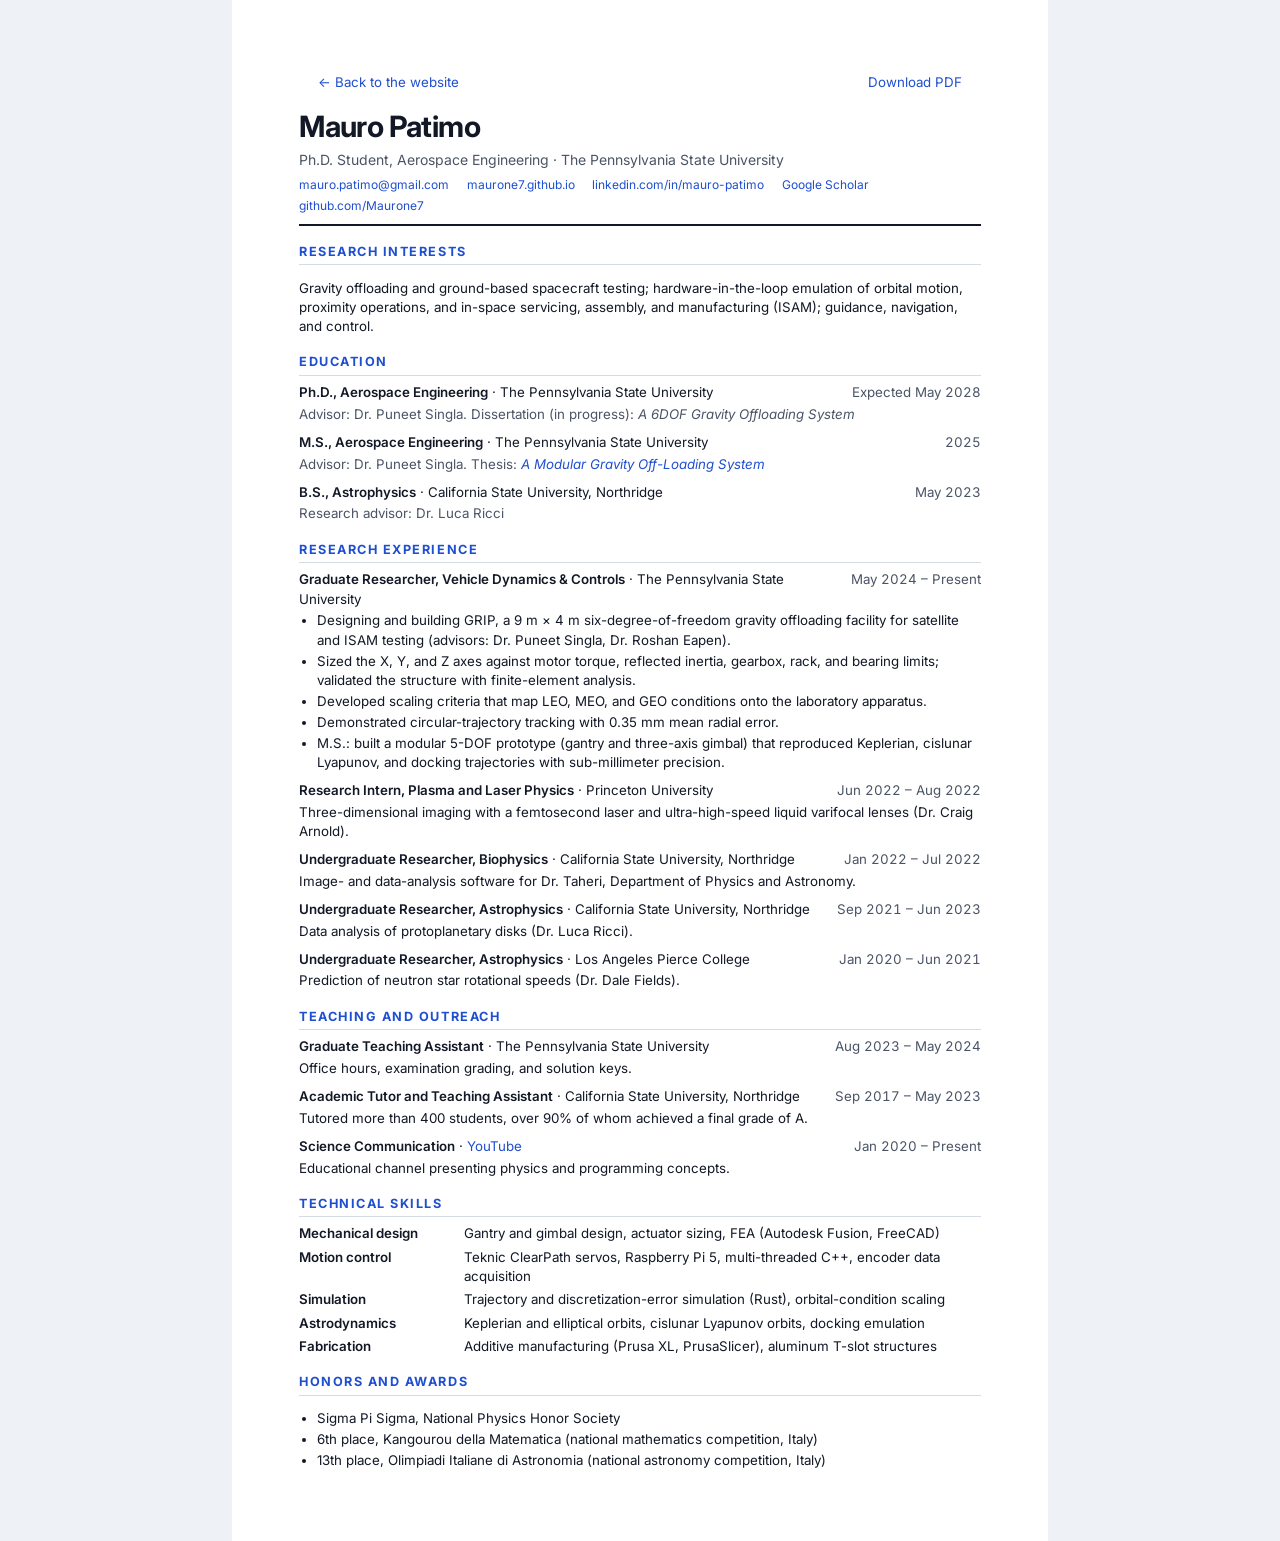
==== cv.html @ dbe44597 "Add technical skills section and a phone-free CV (HTML + PDF) Co-Authored-By: Claude Opus 5.5 <norep" ====
<!doctype html>
<html lang="en">
<head>
  <meta charset="utf-8">
  <meta name="viewport" content="width=device-width, initial-scale=1">
  <title>Mauro Patimo · CV</title>
  <meta name="description" content="Curriculum vitae of Mauro Patimo, Ph.D. student in Aerospace Engineering at The Pennsylvania State University.">
  <link rel="canonical" href="https://maurone7.github.io/cv.html">
  <link rel="icon" href="assets/favicon.svg" type="image/svg+xml">
  <link href="https://fonts.googleapis.com/css2?family=Inter:wght@400;500;600;700&display=swap" rel="stylesheet">
  <style>
    :root { --text: #121826; --muted: #4b5466; --line: #d5dbe4; --accent: #1f4fd1; }
    * { box-sizing: border-box; }
    html { background: #eef1f5; }
    body {
      margin: 0 auto; max-width: 8.5in; background: #fff; color: var(--text);
      font: 10pt/1.45 Inter, system-ui, -apple-system, sans-serif; padding: .6in .7in;
    }
    a { color: var(--accent); text-decoration: none; }
    header { border-bottom: 2px solid var(--text); padding-bottom: .6rem; margin-bottom: .9rem; }
    h1 { font-size: 22pt; margin: 0; letter-spacing: -.02em; }
    .role { margin: .1rem 0 .4rem; color: var(--muted); font-size: 10.5pt; }
    .links { display: flex; flex-wrap: wrap; gap: .2rem 1.1rem; font-size: 9pt; }
    h2 {
      font-size: 9.5pt; text-transform: uppercase; letter-spacing: .12em; color: var(--accent);
      margin: 1.05rem 0 .45rem; padding-bottom: .2rem; border-bottom: 1px solid var(--line);
    }
    .entry { margin-bottom: .55rem; break-inside: avoid; }
    h2 { break-after: avoid; }
    section.keep { break-inside: avoid; }
    .row { display: flex; justify-content: space-between; gap: 1rem; }
    .row b { font-weight: 600; }
    .date { white-space: nowrap; color: var(--muted); font-variant-numeric: tabular-nums; }
    .org { color: var(--muted); }
    .entry p, .entry ul { margin: .15rem 0 0; }
    ul { padding-left: 1.1rem; }
    li { margin: .1rem 0; }
    .skills { display: grid; grid-template-columns: 9.5rem 1fr; gap: .25rem .8rem; margin: 0; }
    .skills dt { font-weight: 600; }
    .skills dd { margin: 0; }
    .toolbar { max-width: 8.5in; margin: 1rem auto; display: flex; justify-content: space-between; font: 10pt Inter, sans-serif; padding: 0 .2in; }
    @media screen and (max-width: 700px) {
      body { padding: 1.2rem 16px; }
      .row { flex-direction: column; gap: 0; }
      .skills { grid-template-columns: 1fr; }
      .skills dd { margin-bottom: .4rem; }
    }
    @media print {
      html, body { background: #fff; }
      body { max-width: none; padding: 0; }
      .toolbar { display: none; }
      a { color: var(--text); }
      @page { size: letter; margin: .55in .65in; }
    }
  </style>
</head>
<body>
  <nav class="toolbar"><a href="./">← Back to the website</a><a href="assets/Mauro-Patimo-CV.pdf">Download PDF</a></nav>
  <header>
    <h1>Mauro Patimo</h1>
    <p class="role">Ph.D. Student, Aerospace Engineering · The Pennsylvania State University</p>
    <div class="links">
      <a href="mailto:mauro.patimo@gmail.com">mauro.patimo@gmail.com</a>
      <a href="https://maurone7.github.io">maurone7.github.io</a>
      <a href="https://www.linkedin.com/in/mauro-patimo/">linkedin.com/in/mauro-patimo</a>
      <a href="https://scholar.google.com/citations?user=Vb86uWAAAAAJ&amp;hl=en">Google Scholar</a>
      <a href="https://github.com/Maurone7">github.com/Maurone7</a>
    </div>
  </header>

  <section class="keep">
    <h2>Research Interests</h2>
    <p>Gravity offloading and ground-based spacecraft testing; hardware-in-the-loop emulation of orbital motion, proximity operations, and in-space servicing, assembly, and manufacturing (ISAM); guidance, navigation, and control.</p>
  </section>

  <section class="keep">
    <h2>Education</h2>
    <div class="entry">
      <div class="row"><span><b>Ph.D., Aerospace Engineering</b> · The Pennsylvania State University</span><span class="date">Expected May 2028</span></div>
      <p class="org">Advisor: Dr. Puneet Singla. Dissertation (in progress): <i>A 6DOF Gravity Offloading System</i></p>
    </div>
    <div class="entry">
      <div class="row"><span><b>M.S., Aerospace Engineering</b> · The Pennsylvania State University</span><span class="date">2025</span></div>
      <p class="org">Advisor: Dr. Puneet Singla. Thesis: <a href="https://etda.libraries.psu.edu/files/final_submissions/33747"><i>A Modular Gravity Off-Loading System</i></a></p>
    </div>
    <div class="entry">
      <div class="row"><span><b>B.S., Astrophysics</b> · California State University, Northridge</span><span class="date">May 2023</span></div>
      <p class="org">Research advisor: Dr. Luca Ricci</p>
    </div>
  </section>

  <section>
    <h2>Research Experience</h2>
    <div class="entry">
      <div class="row"><span><b>Graduate Researcher, Vehicle Dynamics &amp; Controls</b> · The Pennsylvania State University</span><span class="date">May 2024 – Present</span></div>
      <ul>
        <li>Designing and building GRIP, a 9 m × 4 m six-degree-of-freedom gravity offloading facility for satellite and ISAM testing (advisors: Dr. Puneet Singla, Dr. Roshan Eapen).</li>
        <li>Sized the X, Y, and Z axes against motor torque, reflected inertia, gearbox, rack, and bearing limits; validated the structure with finite-element analysis.</li>
        <li>Developed scaling criteria that map LEO, MEO, and GEO conditions onto the laboratory apparatus.</li>
        <li>Demonstrated circular-trajectory tracking with 0.35 mm mean radial error.</li>
        <li>M.S.: built a modular 5-DOF prototype (gantry and three-axis gimbal) that reproduced Keplerian, cislunar Lyapunov, and docking trajectories with sub-millimeter precision.</li>
      </ul>
    </div>
    <div class="entry">
      <div class="row"><span><b>Research Intern, Plasma and Laser Physics</b> · Princeton University</span><span class="date">Jun 2022 – Aug 2022</span></div>
      <p>Three-dimensional imaging with a femtosecond laser and ultra-high-speed liquid varifocal lenses (Dr. Craig Arnold).</p>
    </div>
    <div class="entry">
      <div class="row"><span><b>Undergraduate Researcher, Biophysics</b> · California State University, Northridge</span><span class="date">Jan 2022 – Jul 2022</span></div>
      <p>Image- and data-analysis software for Dr. Taheri, Department of Physics and Astronomy.</p>
    </div>
    <div class="entry">
      <div class="row"><span><b>Undergraduate Researcher, Astrophysics</b> · California State University, Northridge</span><span class="date">Sep 2021 – Jun 2023</span></div>
      <p>Data analysis of protoplanetary disks (Dr. Luca Ricci).</p>
    </div>
    <div class="entry">
      <div class="row"><span><b>Undergraduate Researcher, Astrophysics</b> · Los Angeles Pierce College</span><span class="date">Jan 2020 – Jun 2021</span></div>
      <p>Prediction of neutron star rotational speeds (Dr. Dale Fields).</p>
    </div>
  </section>

  <section class="keep">
    <h2>Teaching and Outreach</h2>
    <div class="entry">
      <div class="row"><span><b>Graduate Teaching Assistant</b> · The Pennsylvania State University</span><span class="date">Aug 2023 – May 2024</span></div>
      <p>Office hours, examination grading, and solution keys.</p>
    </div>
    <div class="entry">
      <div class="row"><span><b>Academic Tutor and Teaching Assistant</b> · California State University, Northridge</span><span class="date">Sep 2017 – May 2023</span></div>
      <p>Tutored more than 400 students, over 90% of whom achieved a final grade of A.</p>
    </div>
    <div class="entry">
      <div class="row"><span><b>Science Communication</b> · <a href="https://www.youtube.com/channel/UCKaDFD_Q2KRrKUvGt-rLfMA">YouTube</a></span><span class="date">Jan 2020 – Present</span></div>
      <p>Educational channel presenting physics and programming concepts.</p>
    </div>
  </section>

  <section class="keep">
    <h2>Technical Skills</h2>
    <dl class="skills">
      <dt>Mechanical design</dt><dd>Gantry and gimbal design, actuator sizing, FEA (Autodesk Fusion, FreeCAD)</dd>
      <dt>Motion control</dt><dd>Teknic ClearPath servos, Raspberry Pi 5, multi-threaded C++, encoder data acquisition</dd>
      <dt>Simulation</dt><dd>Trajectory and discretization-error simulation (Rust), orbital-condition scaling</dd>
      <dt>Astrodynamics</dt><dd>Keplerian and elliptical orbits, cislunar Lyapunov orbits, docking emulation</dd>
      <dt>Fabrication</dt><dd>Additive manufacturing (Prusa XL, PrusaSlicer), aluminum T-slot structures</dd>
    </dl>
  </section>

  <section class="keep">
    <h2>Honors and Awards</h2>
    <ul>
      <li>Sigma Pi Sigma, National Physics Honor Society</li>
      <li>6th place, Kangourou della Matematica (national mathematics competition, Italy)</li>
      <li>13th place, Olimpiadi Italiane di Astronomia (national astronomy competition, Italy)</li>
    </ul>
  </section>
</body>
</html>
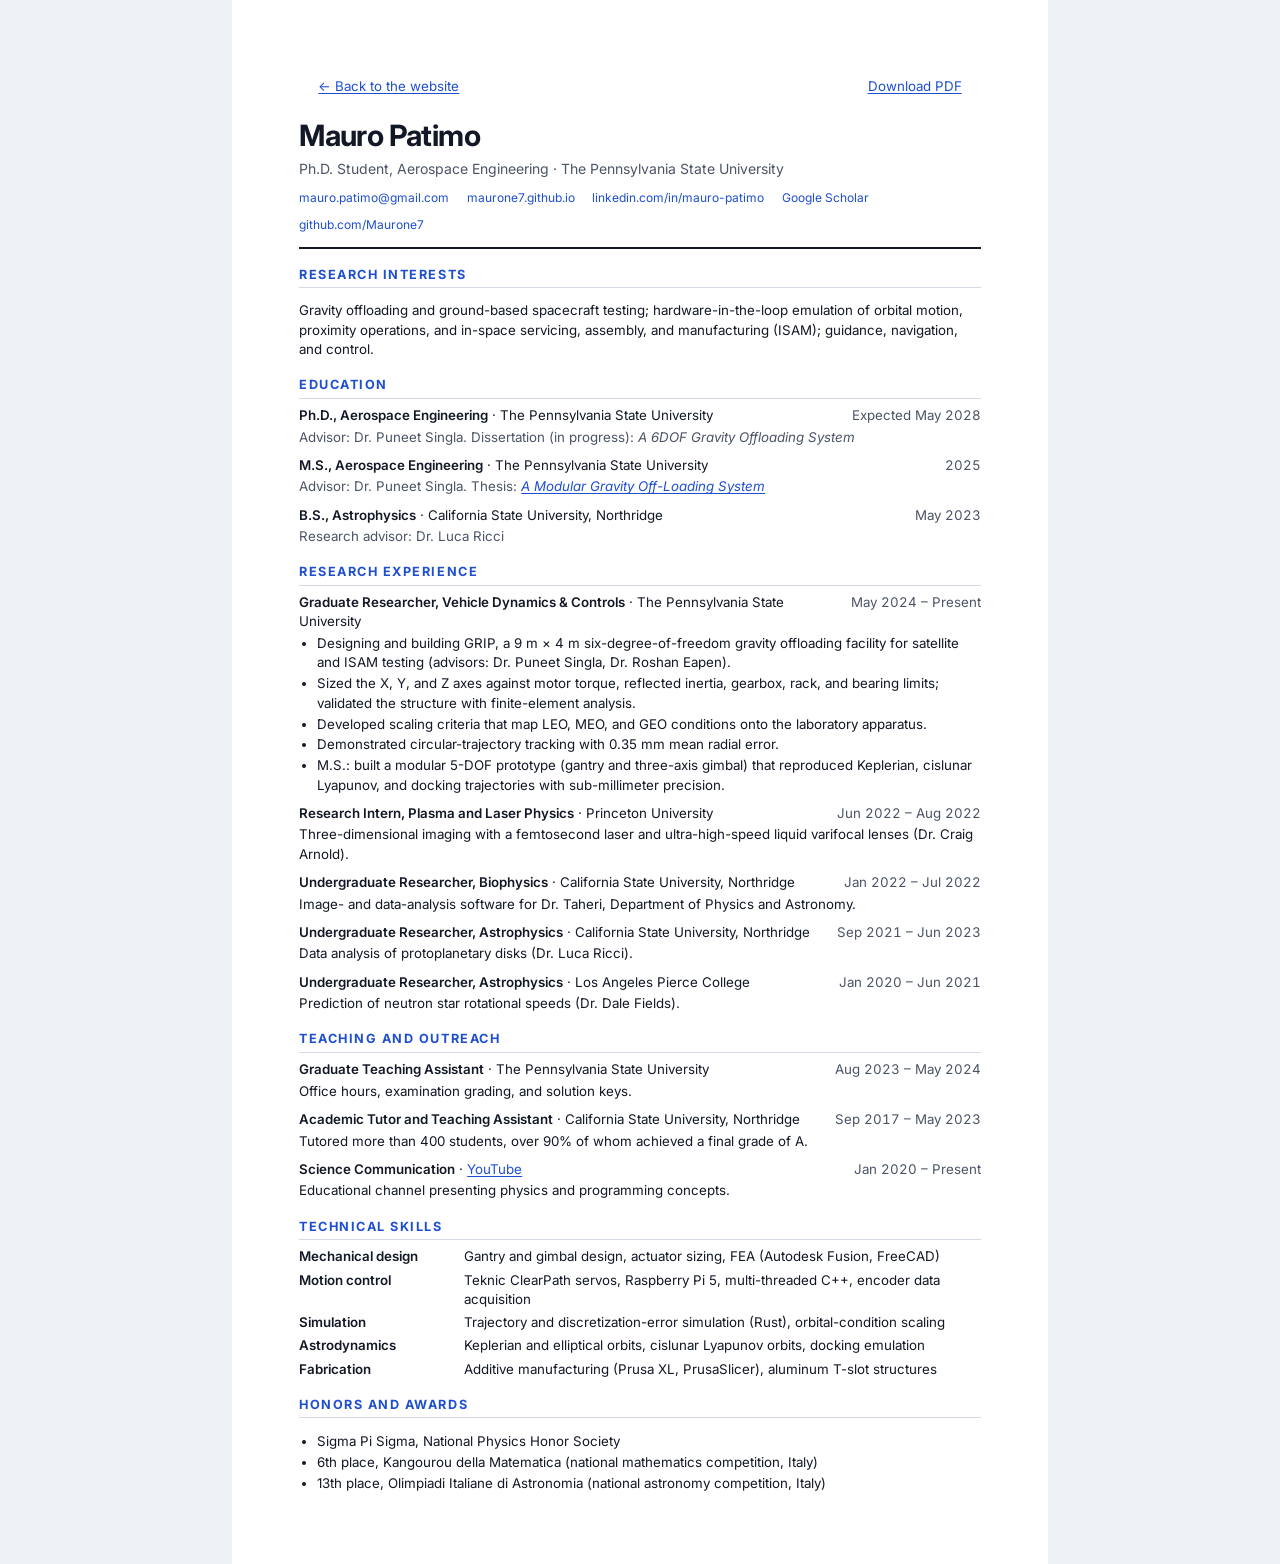
==== commit baef860d: "Serve WebP images with JPEG fallback; SEO and CV refinements - WebP siblings for all figures via <pi" ====
--- a/cv.html
+++ b/cv.html
@@ -7,6 +7,8 @@
   <meta name="description" content="Curriculum vitae of Mauro Patimo, Ph.D. student in Aerospace Engineering at The Pennsylvania State University.">
   <link rel="canonical" href="https://maurone7.github.io/cv.html">
   <link rel="icon" href="assets/favicon.svg" type="image/svg+xml">
+  <link rel="preconnect" href="https://fonts.googleapis.com">
+  <link rel="preconnect" href="https://fonts.gstatic.com" crossorigin>
   <link href="https://fonts.googleapis.com/css2?family=Inter:wght@400;500;600;700&display=swap" rel="stylesheet">
   <style>
     :root { --text: #121826; --muted: #4b5466; --line: #d5dbe4; --accent: #1f4fd1; }
@@ -17,6 +19,9 @@
       font: 10pt/1.45 Inter, system-ui, -apple-system, sans-serif; padding: .6in .7in;
     }
     a { color: var(--accent); text-decoration: none; }
+    .entry a, .toolbar a { text-decoration: underline; text-underline-offset: 2px; }
+    .links a { display: inline-block; padding: .2rem 0; min-height: 24px; }
+    .toolbar a { display: inline-block; padding: .3rem 0; }
     header { border-bottom: 2px solid var(--text); padding-bottom: .6rem; margin-bottom: .9rem; }
     h1 { font-size: 22pt; margin: 0; letter-spacing: -.02em; }
     .role { margin: .1rem 0 .4rem; color: var(--muted); font-size: 10.5pt; }
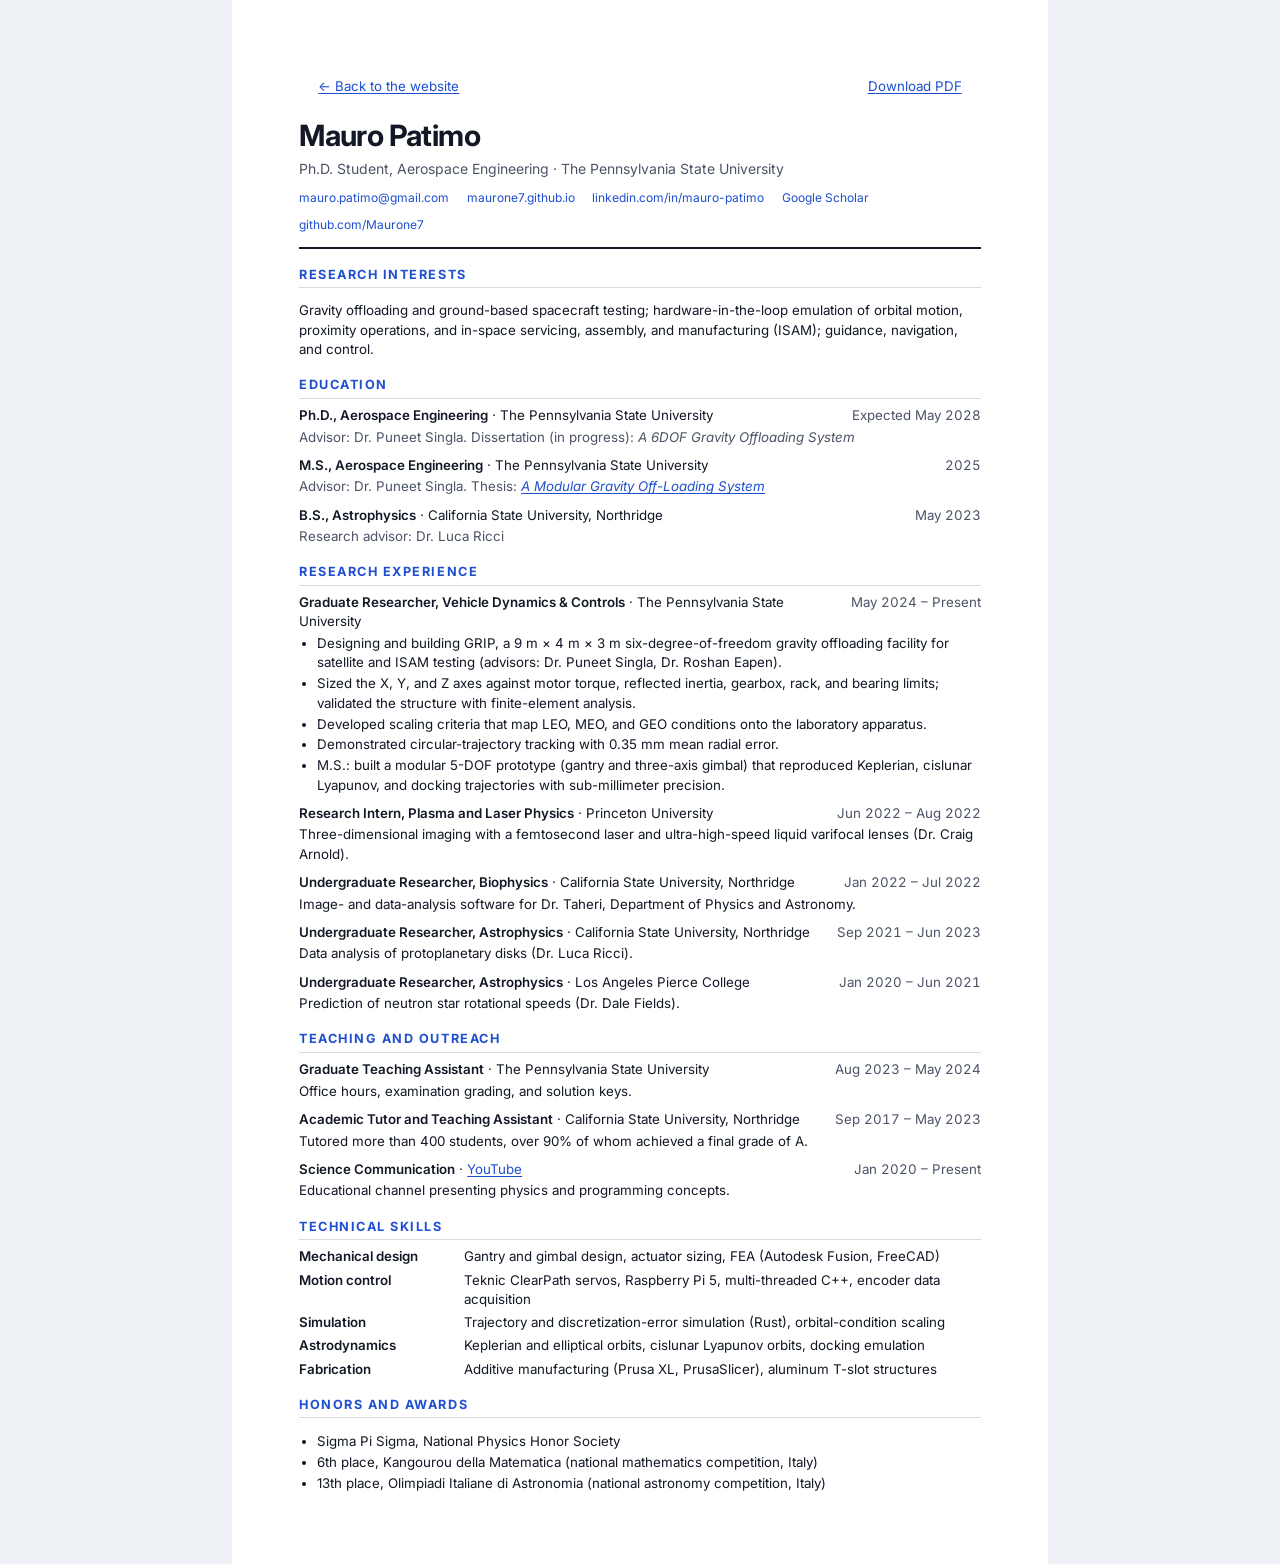
==== commit 42243627: "Add Argops lab link to the hero; state the 3 m workspace height Co-Authored-By: Claude Opus 5.5 <nor" ====
--- a/cv.html
+++ b/cv.html
@@ -7,6 +7,9 @@
   <meta name="description" content="Curriculum vitae of Mauro Patimo, Ph.D. student in Aerospace Engineering at The Pennsylvania State University.">
   <link rel="canonical" href="https://maurone7.github.io/cv.html">
   <link rel="icon" href="assets/favicon.svg" type="image/svg+xml">
+  <link rel="apple-touch-icon" href="assets/apple-touch-icon.png">
+  <meta property="og:title" content="Mauro Patimo · CV">
+  <meta property="og:image" content="https://maurone7.github.io/assets/img/og-card.jpg">
   <link rel="preconnect" href="https://fonts.googleapis.com">
   <link rel="preconnect" href="https://fonts.gstatic.com" crossorigin>
   <link href="https://fonts.googleapis.com/css2?family=Inter:wght@400;500;600;700&display=swap" rel="stylesheet">
@@ -99,7 +102,7 @@
     <div class="entry">
       <div class="row"><span><b>Graduate Researcher, Vehicle Dynamics &amp; Controls</b> · The Pennsylvania State University</span><span class="date">May 2024 – Present</span></div>
       <ul>
-        <li>Designing and building GRIP, a 9 m × 4 m six-degree-of-freedom gravity offloading facility for satellite and ISAM testing (advisors: Dr. Puneet Singla, Dr. Roshan Eapen).</li>
+        <li>Designing and building GRIP, a 9 m × 4 m × 3 m six-degree-of-freedom gravity offloading facility for satellite and ISAM testing (advisors: Dr. Puneet Singla, Dr. Roshan Eapen).</li>
         <li>Sized the X, Y, and Z axes against motor torque, reflected inertia, gearbox, rack, and bearing limits; validated the structure with finite-element analysis.</li>
         <li>Developed scaling criteria that map LEO, MEO, and GEO conditions onto the laboratory apparatus.</li>
         <li>Demonstrated circular-trajectory tracking with 0.35 mm mean radial error.</li>
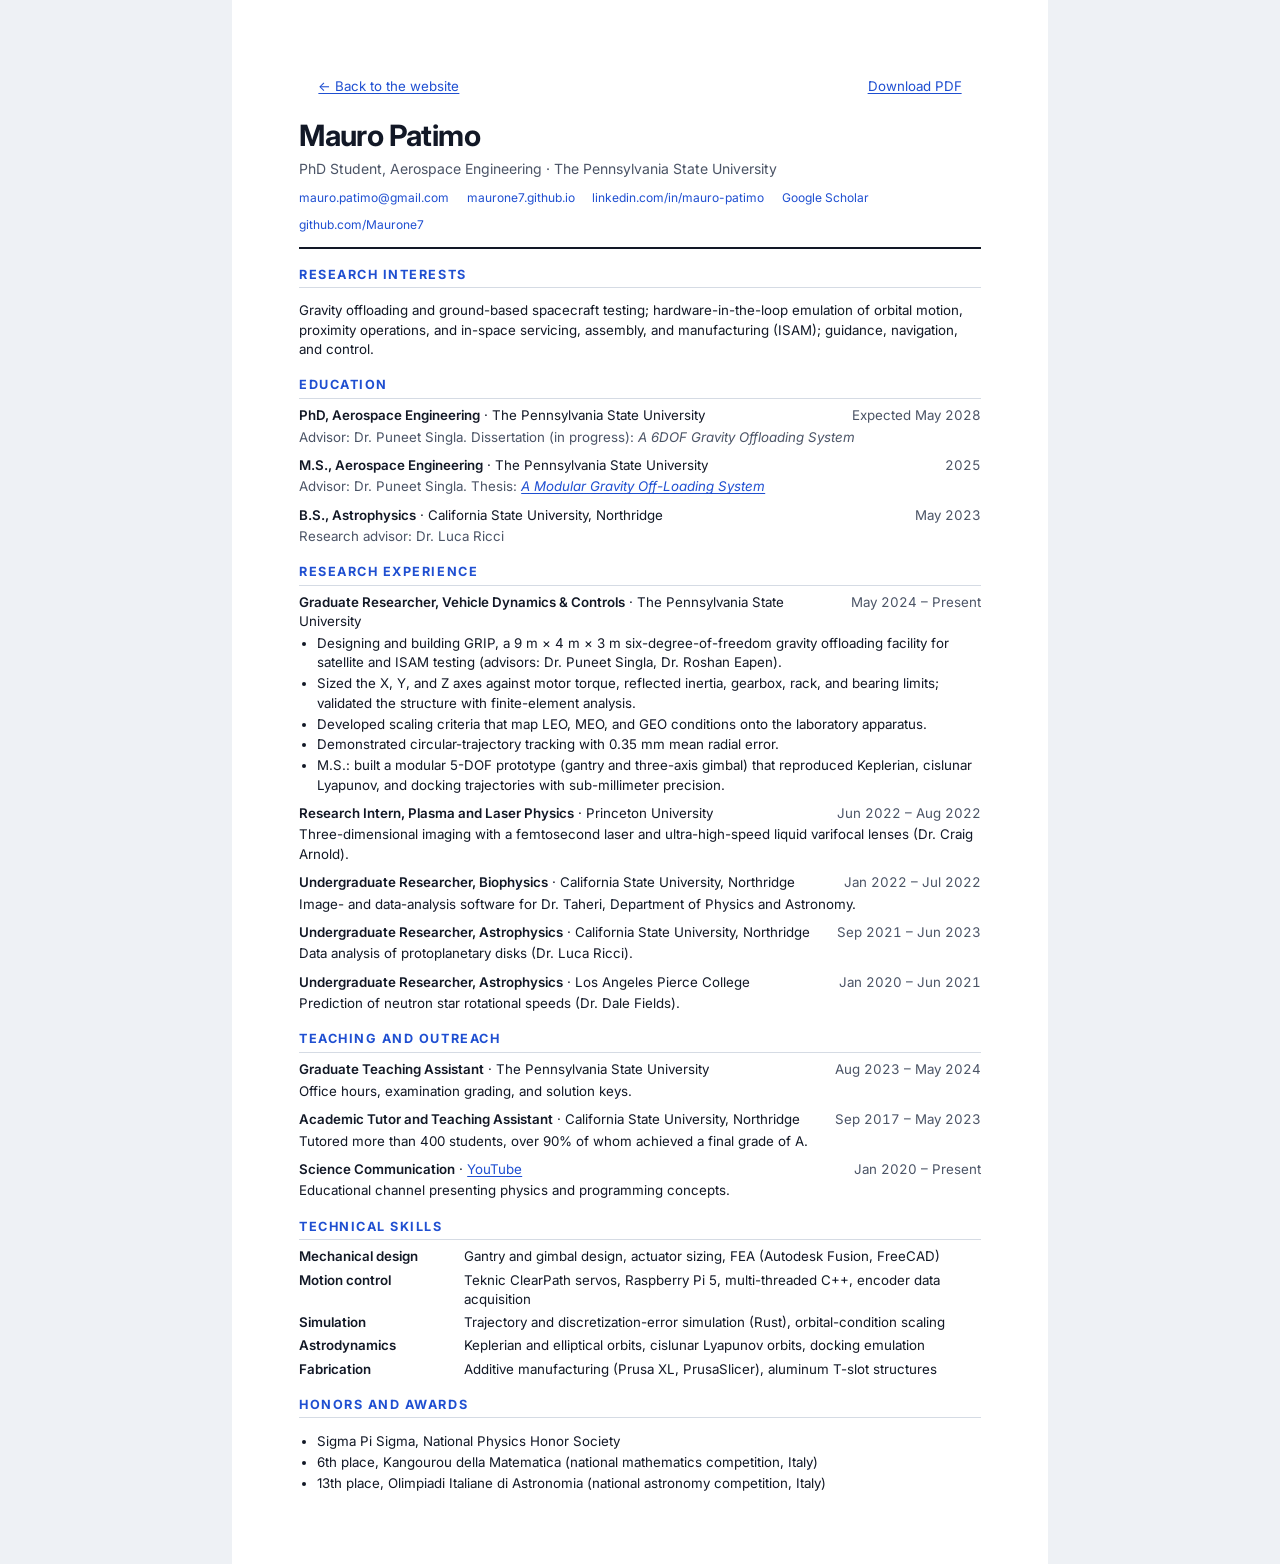
==== commit 146fe5f2: "Use 'PhD' throughout; footer without contact links or last-updated date Co-Authored-By: Claude Opus " ====
--- a/cv.html
+++ b/cv.html
@@ -4,7 +4,7 @@
   <meta charset="utf-8">
   <meta name="viewport" content="width=device-width, initial-scale=1">
   <title>Mauro Patimo · CV</title>
-  <meta name="description" content="Curriculum vitae of Mauro Patimo, Ph.D. student in Aerospace Engineering at The Pennsylvania State University.">
+  <meta name="description" content="Curriculum vitae of Mauro Patimo, PhD student in Aerospace Engineering at The Pennsylvania State University.">
   <link rel="canonical" href="https://maurone7.github.io/cv.html">
   <link rel="icon" href="assets/favicon.svg" type="image/svg+xml">
   <link rel="apple-touch-icon" href="assets/apple-touch-icon.png">
@@ -66,7 +66,7 @@
   <nav class="toolbar"><a href="./">← Back to the website</a><a href="assets/Mauro-Patimo-CV.pdf">Download PDF</a></nav>
   <header>
     <h1>Mauro Patimo</h1>
-    <p class="role">Ph.D. Student, Aerospace Engineering · The Pennsylvania State University</p>
+    <p class="role">PhD Student, Aerospace Engineering · The Pennsylvania State University</p>
     <div class="links">
       <a href="mailto:mauro.patimo@gmail.com">mauro.patimo@gmail.com</a>
       <a href="https://maurone7.github.io">maurone7.github.io</a>
@@ -84,7 +84,7 @@
   <section class="keep">
     <h2>Education</h2>
     <div class="entry">
-      <div class="row"><span><b>Ph.D., Aerospace Engineering</b> · The Pennsylvania State University</span><span class="date">Expected May 2028</span></div>
+      <div class="row"><span><b>PhD, Aerospace Engineering</b> · The Pennsylvania State University</span><span class="date">Expected May 2028</span></div>
       <p class="org">Advisor: Dr. Puneet Singla. Dissertation (in progress): <i>A 6DOF Gravity Offloading System</i></p>
     </div>
     <div class="entry">
